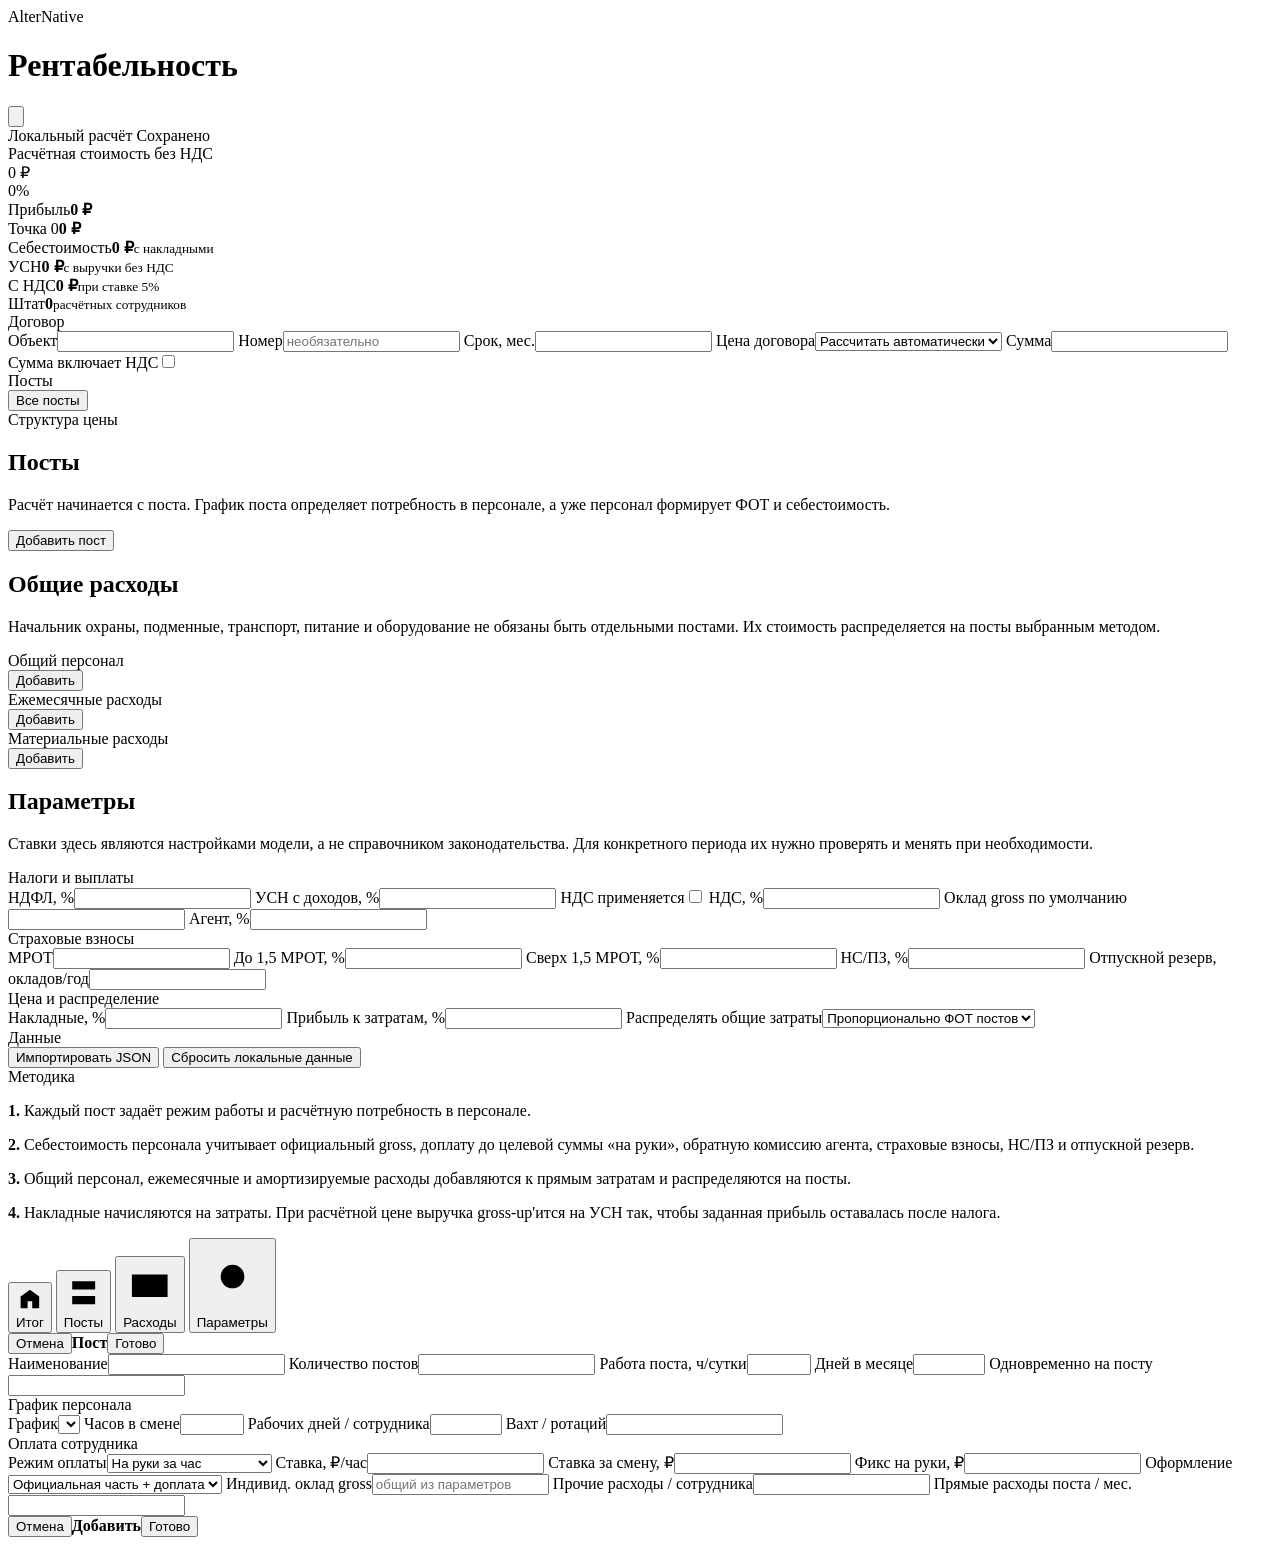
==== index.html @ d89fc72c "Deploy AlterNative contract profitability PWA" ====
<!doctype html>
<html lang="ru">
<head>
  <meta charset="utf-8" />
  <meta name="viewport" content="width=device-width,initial-scale=1,viewport-fit=cover" />
  <meta name="theme-color" content="#f5f5f7" media="(prefers-color-scheme: light)" />
  <meta name="theme-color" content="#000000" media="(prefers-color-scheme: dark)" />
  <meta name="apple-mobile-web-app-capable" content="yes" />
  <meta name="apple-mobile-web-app-status-bar-style" content="black-translucent" />
  <meta name="apple-mobile-web-app-title" content="Рентабельность" />
  <meta name="format-detection" content="telephone=no" />
  <title>AlterNative — Рентабельность договора</title>
  <link rel="manifest" href="./manifest.webmanifest" />
  <link rel="apple-touch-icon" href="./icons/icon-180.png" />
  <link rel="icon" href="./icons/icon-192.png" />
  <link rel="stylesheet" href="./styles.css" />
</head>
<body>
  <div class="app-shell">
    <header class="topbar glass">
      <div>
        <div class="eyebrow">AlterNative</div>
        <h1 id="screenTitle">Рентабельность</h1>
      </div>
      <button class="icon-button" id="btnExport" aria-label="Экспорт данных" title="Экспорт JSON">
        <svg viewBox="0 0 24 24" aria-hidden="true"><path d="M12 3v11m0-11 4 4m-4-4L8 7M5 12v7h14v-7"/></svg>
      </button>
    </header>

    <main id="mainContent">
      <section class="screen active" data-screen="summary">
        <div class="content">
          <div class="status-row">
            <span class="status-dot" id="offlineDot"></span>
            <span id="offlineLabel">Локальный расчёт</span>
            <span class="spacer"></span>
            <span class="muted" id="saveStateLabel">Сохранено</span>
          </div>

          <section class="hero-card glass-strong">
            <div class="hero-top">
              <div>
                <div class="caption">Расчётная стоимость без НДС</div>
                <div class="hero-value" id="heroRevenue">0 ₽</div>
              </div>
              <div class="profit-pill" id="profitPill">0%</div>
            </div>
            <div class="hero-bottom">
              <div><span>Прибыль</span><strong id="heroProfit">0 ₽</strong></div>
              <div><span>Точка 0</span><strong id="heroBreakEven">0 ₽</strong></div>
            </div>
          </section>

          <div class="kpi-grid">
            <article class="kpi-card"><span>Себестоимость</span><strong id="kpiCost">0 ₽</strong><small>с накладными</small></article>
            <article class="kpi-card"><span>УСН</span><strong id="kpiUsn">0 ₽</strong><small>с выручки без НДС</small></article>
            <article class="kpi-card"><span>С НДС</span><strong id="kpiWithVat">0 ₽</strong><small id="vatHint">при ставке 5%</small></article>
            <article class="kpi-card"><span>Штат</span><strong id="kpiHeadcount">0</strong><small>расчётных сотрудников</small></article>
          </div>

          <section class="group">
            <div class="group-title">Договор</div>
            <div class="form-card grouped">
              <label class="field-row"><span>Объект</span><input id="contractName" type="text" autocomplete="off" /></label>
              <label class="field-row"><span>Номер</span><input id="contractNumber" type="text" autocomplete="off" placeholder="необязательно" /></label>
              <label class="field-row"><span>Срок, мес.</span><input id="contractMonths" type="number" min="1" step="1" inputmode="decimal" /></label>
              <label class="field-row"><span>Цена договора</span><select id="priceMode"><option value="calculated">Рассчитать автоматически</option><option value="manual">Задать вручную</option></select></label>
              <label class="field-row manual-price-row hidden"><span>Сумма</span><input id="manualPrice" type="number" min="0" step="1000" inputmode="decimal" /></label>
              <label class="field-row manual-price-row hidden"><span>Сумма включает НДС</span><input class="ios-switch" id="manualIncludesVat" type="checkbox" /></label>
            </div>
          </section>

          <section class="group">
            <div class="group-head"><div class="group-title">Посты</div><button class="text-button" data-nav="posts">Все посты</button></div>
            <div id="summaryPosts" class="stack"></div>
          </section>

          <section class="group">
            <div class="group-title">Структура цены</div>
            <div class="form-card breakdown" id="priceBreakdown"></div>
          </section>
        </div>
      </section>

      <section class="screen" data-screen="posts">
        <div class="content">
          <div class="section-intro">
            <h2>Посты</h2>
            <p>Расчёт начинается с поста. График поста определяет потребность в персонале, а уже персонал формирует ФОТ и себестоимость.</p>
          </div>
          <div id="postsList" class="stack"></div>
          <button class="primary-button" id="btnAddPost">Добавить пост</button>
        </div>
      </section>

      <section class="screen" data-screen="costs">
        <div class="content">
          <div class="section-intro"><h2>Общие расходы</h2><p>Начальник охраны, подменные, транспорт, питание и оборудование не обязаны быть отдельными постами. Их стоимость распределяется на посты выбранным методом.</p></div>

          <section class="group">
            <div class="group-head"><div class="group-title">Общий персонал</div><button class="text-button" id="btnAddSharedStaff">Добавить</button></div>
            <div id="sharedStaffList" class="stack"></div>
          </section>

          <section class="group">
            <div class="group-head"><div class="group-title">Ежемесячные расходы</div><button class="text-button" id="btnAddMonthlyExpense">Добавить</button></div>
            <div id="monthlyExpenseList" class="stack"></div>
          </section>

          <section class="group">
            <div class="group-head"><div class="group-title">Материальные расходы</div><button class="text-button" id="btnAddMaterial">Добавить</button></div>
            <div id="materialsList" class="stack"></div>
          </section>
        </div>
      </section>

      <section class="screen" data-screen="settings">
        <div class="content">
          <div class="section-intro"><h2>Параметры</h2><p>Ставки здесь являются настройками модели, а не справочником законодательства. Для конкретного периода их нужно проверять и менять при необходимости.</p></div>

          <section class="group"><div class="group-title">Налоги и выплаты</div><div class="form-card grouped">
            <label class="field-row"><span>НДФЛ, %</span><input data-setting="ndfl" type="number" step="0.1" inputmode="decimal" /></label>
            <label class="field-row"><span>УСН с доходов, %</span><input data-setting="usn" type="number" step="0.1" inputmode="decimal" /></label>
            <label class="field-row"><span>НДС применяется</span><input class="ios-switch" data-setting-check="vatEnabled" type="checkbox" /></label>
            <label class="field-row"><span>НДС, %</span><input data-setting="vat" type="number" step="0.1" inputmode="decimal" /></label>
            <label class="field-row"><span>Оклад gross по умолчанию</span><input data-setting="salaryGrossBase" type="number" step="1000" inputmode="decimal" /></label>
            <label class="field-row"><span>Агент, %</span><input data-setting="agentPercent" type="number" step="0.1" inputmode="decimal" /></label>
          </div></section>

          <section class="group"><div class="group-title">Страховые взносы</div><div class="form-card grouped">
            <label class="field-row"><span>МРОТ</span><input data-setting="mrot" type="number" step="1" inputmode="decimal" /></label>
            <label class="field-row"><span>До 1,5 МРОТ, %</span><input data-setting="insuranceBase" type="number" step="0.1" inputmode="decimal" /></label>
            <label class="field-row"><span>Сверх 1,5 МРОТ, %</span><input data-setting="insuranceAbove" type="number" step="0.1" inputmode="decimal" /></label>
            <label class="field-row"><span>НС/ПЗ, %</span><input data-setting="accident" type="number" step="0.01" inputmode="decimal" /></label>
            <label class="field-row"><span>Отпускной резерв, окладов/год</span><input data-setting="vacationSalaryPart" type="number" step="0.1" inputmode="decimal" /></label>
          </div></section>

          <section class="group"><div class="group-title">Цена и распределение</div><div class="form-card grouped">
            <label class="field-row"><span>Накладные, %</span><input data-setting="overhead" type="number" step="0.1" inputmode="decimal" /></label>
            <label class="field-row"><span>Прибыль к затратам, %</span><input data-setting="profitMarkup" type="number" step="0.1" inputmode="decimal" /></label>
            <label class="field-row"><span>Распределять общие затраты</span><select id="allocationMethod"><option value="payroll">Пропорционально ФОТ постов</option><option value="posts">По количеству постов</option><option value="hours">По часам работы</option></select></label>
          </div></section>

          <section class="group"><div class="group-title">Данные</div><div class="button-stack">
            <button class="secondary-button" id="btnImport">Импортировать JSON</button>
            <input id="importFile" type="file" accept="application/json" hidden />
            <button class="danger-button" id="btnReset">Сбросить локальные данные</button>
          </div></section>

          <section class="group"><div class="group-title">Методика</div><div class="form-card note-card">
            <p><b>1.</b> Каждый пост задаёт режим работы и расчётную потребность в персонале.</p>
            <p><b>2.</b> Себестоимость персонала учитывает официальный gross, доплату до целевой суммы «на руки», обратную комиссию агента, страховые взносы, НС/ПЗ и отпускной резерв.</p>
            <p><b>3.</b> Общий персонал, ежемесячные и амортизируемые расходы добавляются к прямым затратам и распределяются на посты.</p>
            <p><b>4.</b> Накладные начисляются на затраты. При расчётной цене выручка gross-up'ится на УСН так, чтобы заданная прибыль оставалась после налога.</p>
          </div></section>
        </div>
      </section>
    </main>

    <nav class="tabbar glass" aria-label="Разделы">
      <button class="tab active" data-nav="summary"><svg viewBox="0 0 24 24"><path d="M4 20V10l8-6 8 6v10h-6v-6h-4v6z"/></svg><span>Итог</span></button>
      <button class="tab" data-nav="posts"><svg viewBox="0 0 24 24"><path d="M5 5h14v5H5zM5 14h14v5H5z"/></svg><span>Посты</span></button>
      <button class="tab" data-nav="costs"><svg viewBox="0 0 24 24"><path d="M4 7h16v10H4zM8 4v3m8-3v3M8 17v3m8-3v3"/></svg><span>Расходы</span></button>
      <button class="tab" data-nav="settings"><svg viewBox="0 0 24 24"><path d="M12 8a4 4 0 1 0 0 8 4 4 0 0 0 0-8zm0-5v3m0 12v3M3 12h3m12 0h3M5.6 5.6l2.1 2.1m8.6 8.6 2.1 2.1m0-12.8-2.1 2.1m-8.6 8.6-2.1 2.1"/></svg><span>Параметры</span></button>
    </nav>
  </div>

  <div class="sheet-backdrop" id="sheetBackdrop" hidden></div>
  <section class="bottom-sheet" id="postSheet" aria-hidden="true">
    <div class="sheet-handle"></div>
    <div class="sheet-header"><button class="sheet-action" id="btnCancelPost">Отмена</button><strong id="postSheetTitle">Пост</strong><button class="sheet-action primary" id="btnSavePost">Готово</button></div>
    <div class="sheet-body">
      <div class="form-card grouped">
        <label class="field-row"><span>Наименование</span><input id="postName" type="text" /></label>
        <label class="field-row"><span>Количество постов</span><input id="postQuantity" type="number" min="0.1" step="0.1" inputmode="decimal" /></label>
        <label class="field-row"><span>Работа поста, ч/сутки</span><input id="postCoverageHours" type="number" min="1" max="24" step="0.5" inputmode="decimal" /></label>
        <label class="field-row"><span>Дней в месяце</span><input id="postDaysPerMonth" type="number" min="1" max="31" step="0.01" inputmode="decimal" /></label>
        <label class="field-row"><span>Одновременно на посту</span><input id="postSimultaneous" type="number" min="0.1" step="0.1" inputmode="decimal" /></label>
      </div>

      <div class="sheet-section-title">График персонала</div>
      <div class="form-card grouped">
        <label class="field-row"><span>График</span><select id="postSchedule"></select></label>
        <label class="field-row"><span>Часов в смене</span><input id="postShiftHours" type="number" min="1" max="24" step="0.5" inputmode="decimal" /></label>
        <label class="field-row"><span>Рабочих дней / сотрудника</span><input id="postEmployeeDays" type="number" min="0" max="31" step="0.01" inputmode="decimal" /></label>
        <label class="field-row"><span>Вахт / ротаций</span><input id="postRotations" type="number" min="0.1" step="0.1" inputmode="decimal" /></label>
      </div>
      <div class="live-calc" id="postStaffPreview"></div>

      <div class="sheet-section-title">Оплата сотрудника</div>
      <div class="form-card grouped">
        <label class="field-row"><span>Режим оплаты</span><select id="postWageMode"><option value="hourly">На руки за час</option><option value="daily">На руки за смену/сутки</option><option value="fixed">Фикс на руки / месяц</option></select></label>
        <label class="field-row wage hourly"><span>Ставка, ₽/час</span><input id="postHourlyNet" type="number" min="0" step="10" inputmode="decimal" /></label>
        <label class="field-row wage daily hidden"><span>Ставка за смену, ₽</span><input id="postDailyNet" type="number" min="0" step="100" inputmode="decimal" /></label>
        <label class="field-row wage fixed hidden"><span>Фикс на руки, ₽</span><input id="postFixedNet" type="number" min="0" step="1000" inputmode="decimal" /></label>
        <label class="field-row"><span>Оформление</span><select id="postEmployment"><option value="partial">Официальная часть + доплата</option><option value="white">Полностью белая зарплата</option><option value="none">Без официальной части</option></select></label>
        <label class="field-row"><span>Индивид. оклад gross</span><input id="postCustomGross" type="number" min="0" step="1000" inputmode="decimal" placeholder="общий из параметров" /></label>
        <label class="field-row"><span>Прочие расходы / сотрудника</span><input id="postMiscPerEmployee" type="number" min="0" step="100" inputmode="decimal" /></label>
        <label class="field-row"><span>Прямые расходы поста / мес.</span><input id="postDirectExpense" type="number" min="0" step="100" inputmode="decimal" /></label>
      </div>
    </div>
  </section>

  <section class="bottom-sheet compact" id="genericSheet" aria-hidden="true">
    <div class="sheet-handle"></div>
    <div class="sheet-header"><button class="sheet-action" id="btnCancelGeneric">Отмена</button><strong id="genericTitle">Добавить</strong><button class="sheet-action primary" id="btnSaveGeneric">Готово</button></div>
    <div class="sheet-body" id="genericBody"></div>
  </section>

  <div class="toast" id="toast" role="status" aria-live="polite"></div>
  <script src="./app.js"></script>
</body>
</html>
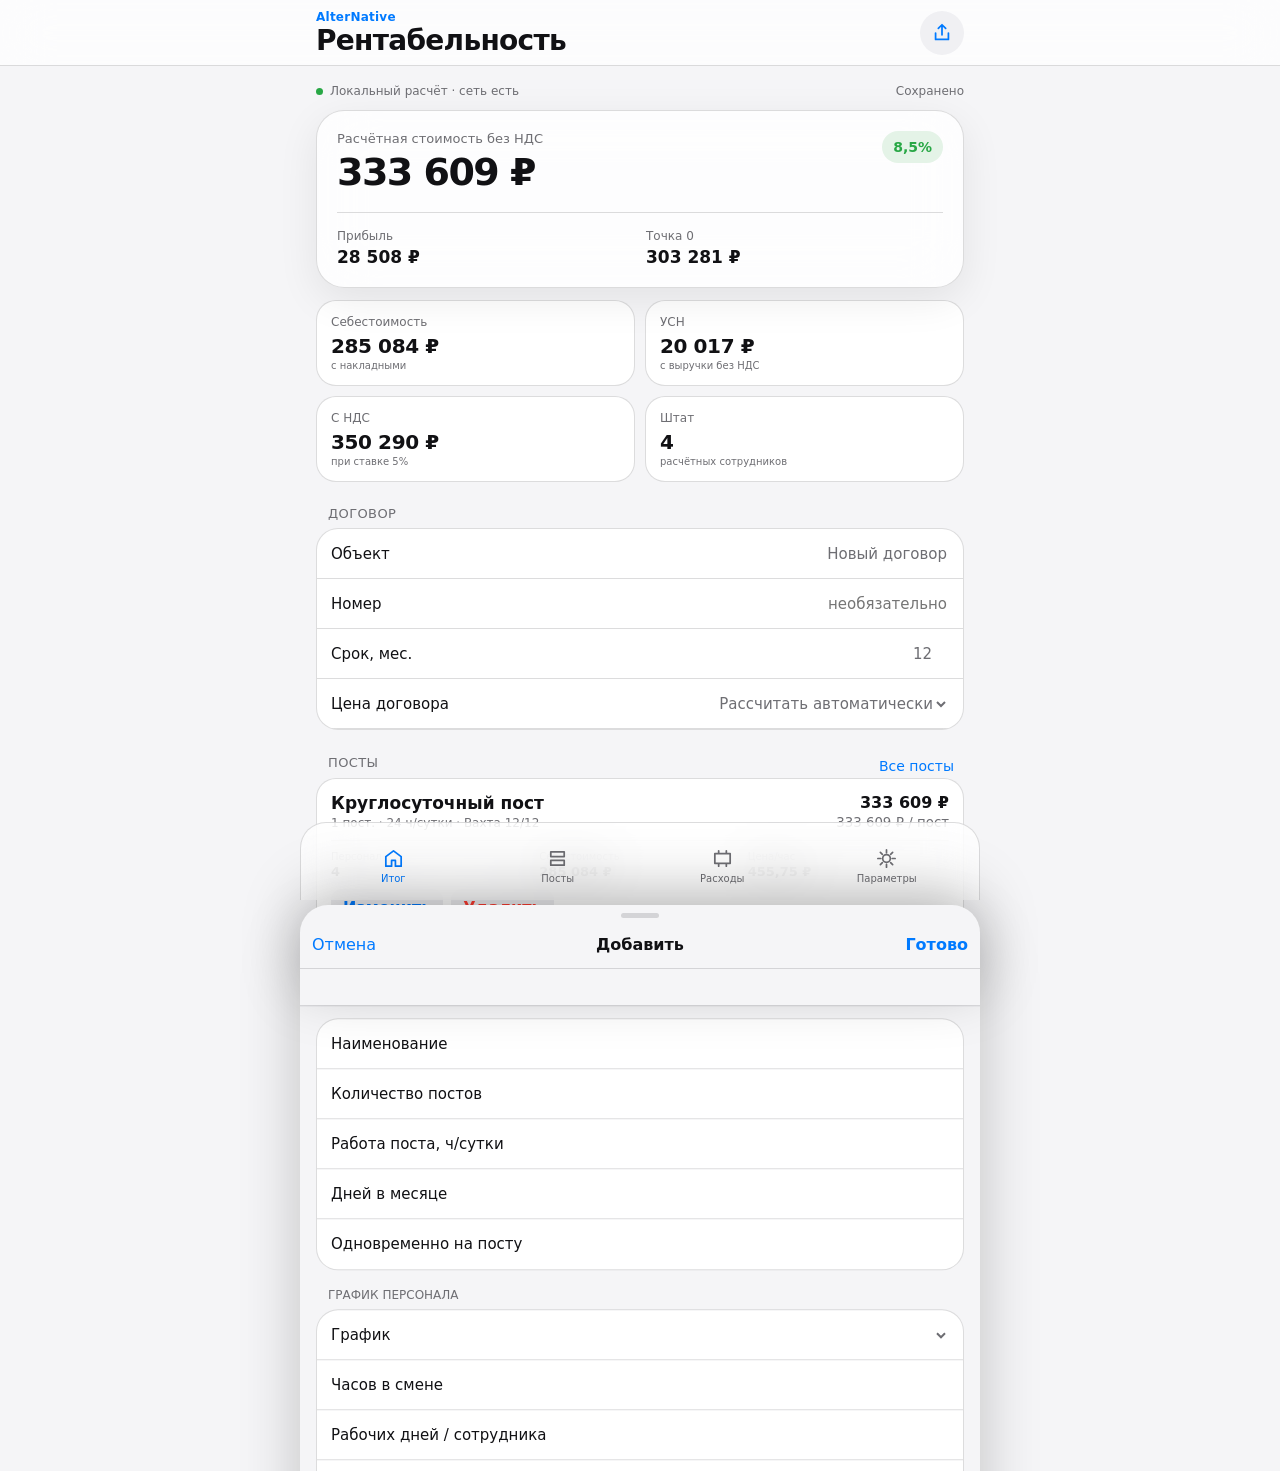
==== commit 2611a32c: "Remove duplicate screen headings" ====
--- a/index.html
+++ b/index.html
@@ -85,7 +85,6 @@
       <section class="screen" data-screen="posts">
         <div class="content">
           <div class="section-intro">
-            <h2>Посты</h2>
             <p>Расчёт начинается с поста. График поста определяет потребность в персонале, а уже персонал формирует ФОТ и себестоимость.</p>
           </div>
           <div id="postsList" class="stack"></div>
@@ -95,7 +94,7 @@
 
       <section class="screen" data-screen="costs">
         <div class="content">
-          <div class="section-intro"><h2>Общие расходы</h2><p>Начальник охраны, подменные, транспорт, питание и оборудование не обязаны быть отдельными постами. Их стоимость распределяется на посты выбранным методом.</p></div>
+          <div class="section-intro"><p>Начальник охраны, подменные, транспорт, питание и оборудование не обязаны быть отдельными постами. Их стоимость распределяется на посты выбранным методом.</p></div>
 
           <section class="group">
             <div class="group-head"><div class="group-title">Общий персонал</div><button class="text-button" id="btnAddSharedStaff">Добавить</button></div>
@@ -116,7 +115,7 @@
 
       <section class="screen" data-screen="settings">
         <div class="content">
-          <div class="section-intro"><h2>Параметры</h2><p>Ставки здесь являются настройками модели, а не справочником законодательства. Для конкретного периода их нужно проверять и менять при необходимости.</p></div>
+          <div class="section-intro"><p>Ставки здесь являются настройками модели, а не справочником законодательства. Для конкретного периода их нужно проверять и менять при необходимости.</p></div>
 
           <section class="group"><div class="group-title">Налоги и выплаты</div><div class="form-card grouped">
             <label class="field-row"><span>НДФЛ, %</span><input data-setting="ndfl" type="number" step="0.1" inputmode="decimal" /></label>
--- a/styles.css
+++ b/styles.css
@@ -0,0 +1,41 @@
+:root{
+  color-scheme:light dark;
+  --bg:#f5f5f7;--surface:rgba(255,255,255,.82);--surface-solid:#fff;--surface-2:#f0f0f3;
+  --text:#111114;--secondary:#6e6e73;--separator:rgba(60,60,67,.18);--accent:#007aff;
+  --green:#28a745;--red:#ff3b30;--orange:#ff9500;--shadow:0 12px 40px rgba(0,0,0,.08);
+  --radius:22px;--tabbar-height:78px;
+}
+@media(prefers-color-scheme:dark){:root{--bg:#000;--surface:rgba(28,28,30,.82);--surface-solid:#1c1c1e;--surface-2:#2c2c2e;--text:#f5f5f7;--secondary:#98989d;--separator:rgba(84,84,88,.55);--shadow:0 12px 40px rgba(0,0,0,.35)}}
+*{box-sizing:border-box;-webkit-tap-highlight-color:transparent}
+html,body{margin:0;min-height:100%;background:var(--bg);color:var(--text);font-family:-apple-system,BlinkMacSystemFont,"SF Pro Text","SF Pro Display",system-ui,sans-serif}
+body{overscroll-behavior-y:none}
+button,input,select{font:inherit;color:inherit}
+button{cursor:pointer}
+.app-shell{min-height:100dvh;padding-bottom:calc(var(--tabbar-height) + env(safe-area-inset-bottom))}
+.topbar{position:sticky;top:0;z-index:20;padding:calc(10px + env(safe-area-inset-top)) 18px 10px;display:flex;align-items:flex-end;justify-content:space-between;border-bottom:1px solid var(--separator)}
+.glass{background:color-mix(in srgb,var(--surface) 88%,transparent);backdrop-filter:saturate(180%) blur(24px);-webkit-backdrop-filter:saturate(180%) blur(24px)}
+.glass-strong{background:color-mix(in srgb,var(--surface-solid) 82%,transparent);backdrop-filter:blur(28px);-webkit-backdrop-filter:blur(28px)}
+.eyebrow{font-size:12px;color:var(--accent);font-weight:700;letter-spacing:.02em}
+h1{font-size:28px;line-height:1.05;margin:2px 0 0;letter-spacing:-.025em}
+h2{font-size:30px;margin:0 0 6px;letter-spacing:-.025em}
+.icon-button{width:44px;height:44px;border:0;border-radius:50%;display:grid;place-items:center;background:var(--surface-2);color:var(--accent)}
+.icon-button svg{width:22px;height:22px;fill:none;stroke:currentColor;stroke-width:1.9;stroke-linecap:round;stroke-linejoin:round}
+.screen{display:none}.screen.active{display:block}.content{max-width:680px;margin:0 auto;padding:18px 16px 28px}
+.status-row{display:flex;align-items:center;gap:7px;color:var(--secondary);font-size:12px;margin-bottom:12px}.status-dot{width:7px;height:7px;border-radius:50%;background:var(--green)}.spacer{flex:1}.muted{color:var(--secondary)}
+.hero-card{border:1px solid var(--separator);border-radius:28px;padding:20px;box-shadow:var(--shadow)}.hero-top{display:flex;justify-content:space-between;align-items:flex-start;gap:12px}.caption{font-size:13px;color:var(--secondary)}.hero-value{font-size:38px;font-weight:750;letter-spacing:-.04em;margin-top:4px}.profit-pill{padding:8px 11px;border-radius:999px;background:rgba(40,167,69,.12);color:var(--green);font-weight:700;font-size:14px}.profit-pill.bad{background:rgba(255,59,48,.12);color:var(--red)}.hero-bottom{display:grid;grid-template-columns:1fr 1fr;gap:12px;margin-top:18px;padding-top:16px;border-top:1px solid var(--separator)}.hero-bottom div{display:flex;flex-direction:column;gap:4px}.hero-bottom span{font-size:12px;color:var(--secondary)}.hero-bottom strong{font-size:17px}
+.kpi-grid{display:grid;grid-template-columns:1fr 1fr;gap:10px;margin-top:12px}.kpi-card{min-width:0;background:var(--surface-solid);border:1px solid var(--separator);border-radius:20px;padding:14px}.kpi-card span,.kpi-card small{display:block;color:var(--secondary)}.kpi-card span{font-size:12px}.kpi-card strong{display:block;font-size:20px;letter-spacing:-.02em;margin:5px 0 2px}.kpi-card small{font-size:10px}
+.group{margin-top:24px}.group-title{font-size:13px;text-transform:uppercase;letter-spacing:.03em;color:var(--secondary);padding:0 12px 7px}.group-head{display:flex;align-items:center;justify-content:space-between}.text-button{border:0;background:transparent;color:var(--accent);padding:4px 10px;font-size:14px}
+.form-card{background:var(--surface-solid);border:1px solid var(--separator);border-radius:var(--radius);overflow:hidden}.grouped .field-row{min-height:50px;padding:8px 14px;display:flex;align-items:center;gap:14px;border-bottom:1px solid var(--separator)}.grouped .field-row:last-child{border-bottom:0}.field-row>span{font-size:15px;flex:1}.field-row input:not(.ios-switch),.field-row select{width:min(52%,260px);border:0;background:transparent;text-align:right;outline:none;color:var(--secondary);font-size:15px}.field-row select{appearance:auto}.hidden{display:none!important}
+.ios-switch{appearance:none;width:51px;height:31px;border-radius:999px;background:#d1d1d6;position:relative;transition:.2s;border:0;flex:0 0 auto}.ios-switch:before{content:"";position:absolute;width:27px;height:27px;top:2px;left:2px;border-radius:50%;background:#fff;box-shadow:0 1px 4px rgba(0,0,0,.28);transition:.2s}.ios-switch:checked{background:#34c759}.ios-switch:checked:before{transform:translateX(20px)}
+.stack{display:flex;flex-direction:column;gap:10px}.post-card,.list-card{background:var(--surface-solid);border:1px solid var(--separator);border-radius:20px;padding:14px}.post-card{display:grid;grid-template-columns:1fr auto;gap:10px}.post-card .name{font-size:17px;font-weight:650}.post-card .sub{font-size:12px;color:var(--secondary);margin-top:3px}.post-card .money{text-align:right;font-weight:700}.post-card .money small{display:block;color:var(--secondary);font-weight:400;margin-top:3px}.post-stats{grid-column:1/-1;display:grid;grid-template-columns:repeat(3,1fr);gap:7px;padding-top:10px;border-top:1px solid var(--separator)}.post-stats div{min-width:0}.post-stats span{display:block;font-size:10px;color:var(--secondary)}.post-stats strong{display:block;font-size:13px;margin-top:2px}.card-actions{grid-column:1/-1;display:flex;gap:8px}.mini-button{height:36px;border:0;border-radius:11px;padding:0 12px;background:var(--surface-2);color:var(--accent);font-weight:600}.mini-button.danger{color:var(--red)}
+.section-intro{padding:8px 4px 2px}.section-intro p{color:var(--secondary);font-size:14px;line-height:1.45;margin:0}
+.primary-button,.secondary-button,.danger-button{width:100%;min-height:50px;border-radius:16px;border:0;font-weight:650;font-size:16px;margin-top:12px}.primary-button{background:var(--accent);color:#fff}.secondary-button{background:var(--surface-solid);border:1px solid var(--separator);color:var(--accent)}.danger-button{background:var(--surface-solid);border:1px solid var(--separator);color:var(--red)}.button-stack{display:flex;flex-direction:column;gap:0}
+.list-card .list-head{display:flex;align-items:flex-start;justify-content:space-between;gap:12px}.list-card .list-title{font-weight:650}.list-card .list-sub{font-size:12px;color:var(--secondary);margin-top:4px}.list-card .list-value{font-weight:700;white-space:nowrap}.list-card .list-actions{display:flex;gap:6px;margin-top:12px}
+.breakdown{padding:4px 14px}.breakdown-row{display:flex;justify-content:space-between;gap:20px;padding:10px 0;border-bottom:1px solid var(--separator);font-size:14px}.breakdown-row:last-child{border-bottom:0}.breakdown-row span{color:var(--secondary)}.breakdown-row.total{font-weight:700}.breakdown-row.total span{color:var(--text)}
+.note-card{padding:14px}.note-card p{margin:0 0 10px;font-size:13px;line-height:1.45;color:var(--secondary)}.note-card p:last-child{margin-bottom:0}.note-card b{color:var(--text)}
+.tabbar{position:fixed;z-index:30;left:0;right:0;bottom:0;height:calc(var(--tabbar-height) + env(safe-area-inset-bottom));padding:7px max(10px,env(safe-area-inset-left)) env(safe-area-inset-bottom) max(10px,env(safe-area-inset-right));display:grid;grid-template-columns:repeat(4,1fr);border-top:1px solid var(--separator)}.tab{border:0;background:transparent;color:var(--secondary);display:flex;flex-direction:column;align-items:center;justify-content:center;gap:3px;min-height:58px;font-size:10px}.tab svg{width:23px;height:23px;fill:none;stroke:currentColor;stroke-width:1.8;stroke-linecap:round;stroke-linejoin:round}.tab.active{color:var(--accent)}
+.sheet-backdrop{position:fixed;inset:0;z-index:50;background:rgba(0,0,0,.28);backdrop-filter:blur(2px);-webkit-backdrop-filter:blur(2px)}.bottom-sheet{position:fixed;z-index:60;left:50%;bottom:0;transform:translate(-50%,105%);width:min(100%,680px);max-height:94dvh;background:var(--bg);border-radius:28px 28px 0 0;box-shadow:0 -16px 60px rgba(0,0,0,.22);transition:transform .28s cubic-bezier(.2,.8,.2,1);padding-bottom:env(safe-area-inset-bottom);overflow:hidden}.bottom-sheet.open{transform:translate(-50%,0)}.bottom-sheet.compact{max-height:78dvh}.sheet-handle{width:38px;height:5px;border-radius:99px;background:var(--separator);margin:8px auto 3px}.sheet-header{height:48px;display:grid;grid-template-columns:90px 1fr 90px;align-items:center;border-bottom:1px solid var(--separator);padding:0 6px}.sheet-header strong{text-align:center}.sheet-action{border:0;background:transparent;color:var(--accent);height:44px}.sheet-action:first-child{text-align:left}.sheet-action:last-child{text-align:right}.sheet-action.primary{font-weight:700}.sheet-body{overflow:auto;max-height:calc(94dvh - 64px);padding:12px 16px 24px}.sheet-section-title{font-size:12px;text-transform:uppercase;color:var(--secondary);padding:18px 12px 7px}.live-calc{background:rgba(0,122,255,.08);border:1px solid rgba(0,122,255,.18);color:var(--accent);border-radius:16px;padding:12px 14px;margin-top:10px;font-size:13px;line-height:1.4}
+.toast{position:fixed;z-index:100;left:50%;bottom:calc(var(--tabbar-height) + env(safe-area-inset-bottom) + 16px);transform:translate(-50%,20px);opacity:0;pointer-events:none;background:rgba(30,30,30,.9);color:#fff;padding:10px 14px;border-radius:999px;font-size:13px;transition:.2s;white-space:nowrap;max-width:90vw;overflow:hidden;text-overflow:ellipsis}.toast.show{opacity:1;transform:translate(-50%,0)}
+.warning{color:var(--orange)!important}.bad-text{color:var(--red)!important}.good-text{color:var(--green)!important}
+@media(min-width:700px){.topbar{padding-left:calc((100% - 680px)/2 + 16px);padding-right:calc((100% - 680px)/2 + 16px)}.tabbar{left:50%;right:auto;width:680px;transform:translateX(-50%);border:1px solid var(--separator);border-bottom:0;border-radius:26px 26px 0 0}}
+@media(prefers-reduced-motion:reduce){*{scroll-behavior:auto!important;transition:none!important;animation:none!important}}
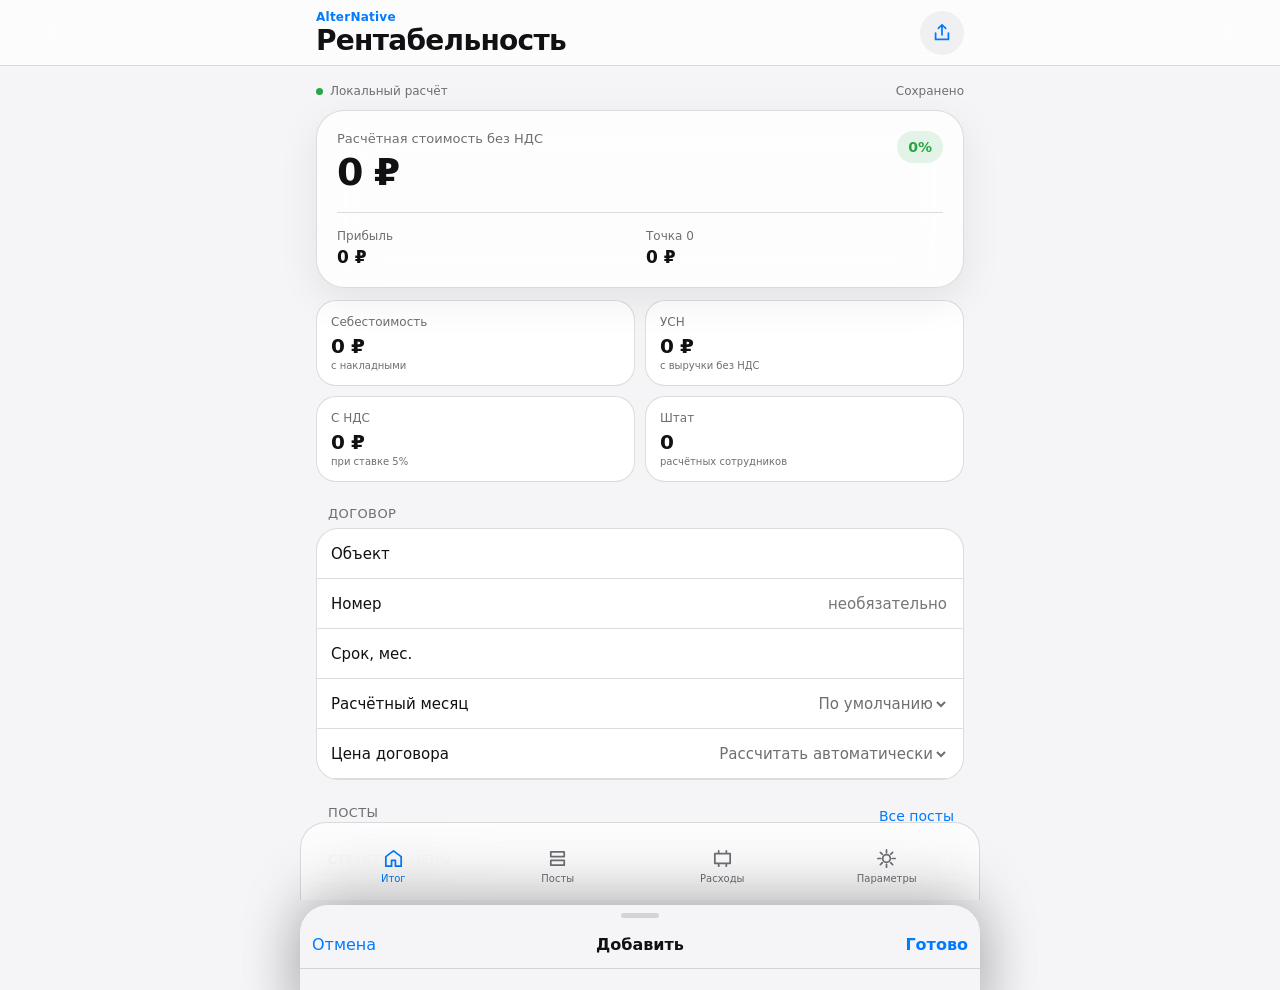
==== commit ced551fb: "Redesign post editor and contract month settings" ====
--- a/index.html
+++ b/index.html
@@ -10,10 +10,10 @@
   <meta name="apple-mobile-web-app-title" content="Рентабельность" />
   <meta name="format-detection" content="telephone=no" />
   <title>AlterNative — Рентабельность договора</title>
-  <link rel="manifest" href="./manifest.webmanifest" />
+  <link rel="manifest" href="./manifest.webmanifest?v=103" />
   <link rel="apple-touch-icon" href="./icons/icon-180.png" />
   <link rel="icon" href="./icons/icon-192.png" />
-  <link rel="stylesheet" href="./styles.css" />
+  <link rel="stylesheet" href="./styles.css?v=103" />
 </head>
 <body>
   <div class="app-shell">
@@ -64,6 +64,8 @@
               <label class="field-row"><span>Объект</span><input id="contractName" type="text" autocomplete="off" /></label>
               <label class="field-row"><span>Номер</span><input id="contractNumber" type="text" autocomplete="off" placeholder="необязательно" /></label>
               <label class="field-row"><span>Срок, мес.</span><input id="contractMonths" type="number" min="1" step="1" inputmode="decimal" /></label>
+              <label class="field-row"><span>Расчётный месяц</span><select id="contractDaysMode"><option value="default">По умолчанию</option><option value="custom">Для этого договора</option></select></label>
+              <label class="field-row contract-days-row hidden"><span>Дней в месяце</span><input id="contractDaysOverride" type="number" min="1" max="31" step="0.01" inputmode="decimal" /></label>
               <label class="field-row"><span>Цена договора</span><select id="priceMode"><option value="calculated">Рассчитать автоматически</option><option value="manual">Задать вручную</option></select></label>
               <label class="field-row manual-price-row hidden"><span>Сумма</span><input id="manualPrice" type="number" min="0" step="1000" inputmode="decimal" /></label>
               <label class="field-row manual-price-row hidden"><span>Сумма включает НДС</span><input class="ios-switch" id="manualIncludesVat" type="checkbox" /></label>
@@ -84,9 +86,7 @@
 
       <section class="screen" data-screen="posts">
         <div class="content">
-          <div class="section-intro">
-            <p>Расчёт начинается с поста. График поста определяет потребность в персонале, а уже персонал формирует ФОТ и себестоимость.</p>
-          </div>
+          <div class="section-intro"><p>Расчёт начинается с поста. График поста определяет потребность в персонале, а уже персонал формирует ФОТ и себестоимость.</p></div>
           <div id="postsList" class="stack"></div>
           <button class="primary-button" id="btnAddPost">Добавить пост</button>
         </div>
@@ -135,6 +135,7 @@
           </div></section>
 
           <section class="group"><div class="group-title">Цена и распределение</div><div class="form-card grouped">
+            <label class="field-row"><span>Дней в расчётном месяце</span><input data-setting="daysPerMonth" type="number" min="1" max="31" step="0.01" inputmode="decimal" /></label>
             <label class="field-row"><span>Накладные, %</span><input data-setting="overhead" type="number" step="0.1" inputmode="decimal" /></label>
             <label class="field-row"><span>Прибыль к затратам, %</span><input data-setting="profitMarkup" type="number" step="0.1" inputmode="decimal" /></label>
             <label class="field-row"><span>Распределять общие затраты</span><select id="allocationMethod"><option value="payroll">Пропорционально ФОТ постов</option><option value="posts">По количеству постов</option><option value="hours">По часам работы</option></select></label>
@@ -170,30 +171,40 @@
     <div class="sheet-header"><button class="sheet-action" id="btnCancelPost">Отмена</button><strong id="postSheetTitle">Пост</strong><button class="sheet-action primary" id="btnSavePost">Готово</button></div>
     <div class="sheet-body">
       <div class="form-card grouped">
-        <label class="field-row"><span>Наименование</span><input id="postName" type="text" /></label>
-        <label class="field-row"><span>Количество постов</span><input id="postQuantity" type="number" min="0.1" step="0.1" inputmode="decimal" /></label>
-        <label class="field-row"><span>Работа поста, ч/сутки</span><input id="postCoverageHours" type="number" min="1" max="24" step="0.5" inputmode="decimal" /></label>
-        <label class="field-row"><span>Дней в месяце</span><input id="postDaysPerMonth" type="number" min="1" max="31" step="0.01" inputmode="decimal" /></label>
-        <label class="field-row"><span>Одновременно на посту</span><input id="postSimultaneous" type="number" min="0.1" step="0.1" inputmode="decimal" /></label>
+        <label class="field-row"><span>Наименование поста</span><input id="postName" type="text" placeholder="Например, КПП №1" /></label>
+        <label class="field-row"><span>Режим поста</span><select id="postCoverageMode">
+          <option value="round">Круглосуточный · 24 ч</option>
+          <option value="day">Дневной · 12 ч</option>
+          <option value="night">Ночной · 12 ч</option>
+          <option value="custom">Свой режим</option>
+        </select></label>
+        <label class="field-row coverage-custom-row hidden"><span>Часов работы в сутки</span><input id="postCoverageHours" type="number" min="1" max="24" step="0.5" inputmode="decimal" /></label>
+        <label class="field-row"><span>Сотрудников на посту</span><select id="postStaffingMode"><option value="uniform">Одинаково весь пост</option><option value="split">Днём и ночью по-разному</option></select></label>
+        <label class="field-row staffing-uniform-row"><span>Одновременно</span><select id="postSimultaneous"><option>1</option><option>2</option><option>3</option><option>4</option></select></label>
+        <label class="field-row staffing-day-row hidden"><span>Днём</span><select id="postDayCount"><option>1</option><option>2</option><option>3</option><option>4</option></select></label>
+        <label class="field-row staffing-night-row hidden"><span>Ночью</span><select id="postNightCount"><option>1</option><option>2</option><option>3</option><option>4</option></select></label>
       </div>
 
       <div class="sheet-section-title">График персонала</div>
       <div class="form-card grouped">
         <label class="field-row"><span>График</span><select id="postSchedule"></select></label>
-        <label class="field-row"><span>Часов в смене</span><input id="postShiftHours" type="number" min="1" max="24" step="0.5" inputmode="decimal" /></label>
-        <label class="field-row"><span>Рабочих дней / сотрудника</span><input id="postEmployeeDays" type="number" min="0" max="31" step="0.01" inputmode="decimal" /></label>
-        <label class="field-row"><span>Вахт / ротаций</span><input id="postRotations" type="number" min="0.1" step="0.1" inputmode="decimal" /></label>
+        <label class="field-row custom-shift-row hidden"><span>Часов в смене</span><input id="postShiftHours" type="number" min="1" max="24" step="0.5" inputmode="decimal" /></label>
+        <label class="field-row"><span>Рабочих дней сотрудника</span><select id="postEmployeeDays">
+          <option value="15.25">15,25</option><option value="20.67">20,67 · 5/2</option><option value="10.17">10,17 · сутки 1/2</option><option value="7.67">7,67 · сутки 1/3</option>
+        </select></label>
+        <label class="field-row rotations-row"><span>Вахт / ротаций</span><select id="postRotations"><option value="1">1</option><option value="2">2</option></select></label>
       </div>
       <div class="live-calc" id="postStaffPreview"></div>
 
       <div class="sheet-section-title">Оплата сотрудника</div>
       <div class="form-card grouped">
-        <label class="field-row"><span>Режим оплаты</span><select id="postWageMode"><option value="hourly">На руки за час</option><option value="daily">На руки за смену/сутки</option><option value="fixed">Фикс на руки / месяц</option></select></label>
+        <label class="field-row"><span>Режим оплаты</span><select id="postWageMode"><option value="hourly">На руки за час</option><option value="shift">На руки за смену</option><option value="daily">На руки за сутки</option><option value="fixed">Фиксированно на руки / месяц</option></select></label>
         <label class="field-row wage hourly"><span>Ставка, ₽/час</span><input id="postHourlyNet" type="number" min="0" step="10" inputmode="decimal" /></label>
-        <label class="field-row wage daily hidden"><span>Ставка за смену, ₽</span><input id="postDailyNet" type="number" min="0" step="100" inputmode="decimal" /></label>
+        <label class="field-row wage shift hidden"><span>Ставка за смену, ₽</span><input id="postShiftNet" type="number" min="0" step="100" inputmode="decimal" /></label>
+        <label class="field-row wage daily hidden"><span>Ставка за сутки, ₽</span><input id="postDailyNet" type="number" min="0" step="100" inputmode="decimal" /></label>
         <label class="field-row wage fixed hidden"><span>Фикс на руки, ₽</span><input id="postFixedNet" type="number" min="0" step="1000" inputmode="decimal" /></label>
-        <label class="field-row"><span>Оформление</span><select id="postEmployment"><option value="partial">Официальная часть + доплата</option><option value="white">Полностью белая зарплата</option><option value="none">Без официальной части</option></select></label>
-        <label class="field-row"><span>Индивид. оклад gross</span><input id="postCustomGross" type="number" min="0" step="1000" inputmode="decimal" placeholder="общий из параметров" /></label>
+        <label class="field-row"><span>Оформление</span><select id="postEmployment"><option value="white">Официальная часть</option><option value="partial">Официальная часть + доплата</option><option value="none">Без официальной части</option></select></label>
+        <label class="field-row"><span>Индивидуальный оклад gross</span><input id="postCustomGross" type="number" min="0" step="1000" inputmode="decimal" placeholder="из общих параметров" /></label>
         <label class="field-row"><span>Прочие расходы / сотрудника</span><input id="postMiscPerEmployee" type="number" min="0" step="100" inputmode="decimal" /></label>
         <label class="field-row"><span>Прямые расходы поста / мес.</span><input id="postDirectExpense" type="number" min="0" step="100" inputmode="decimal" /></label>
       </div>
@@ -207,6 +218,6 @@
   </section>
 
   <div class="toast" id="toast" role="status" aria-live="polite"></div>
-  <script src="./app.js"></script>
+  <script src="./app.js?v=103"></script>
 </body>
 </html>
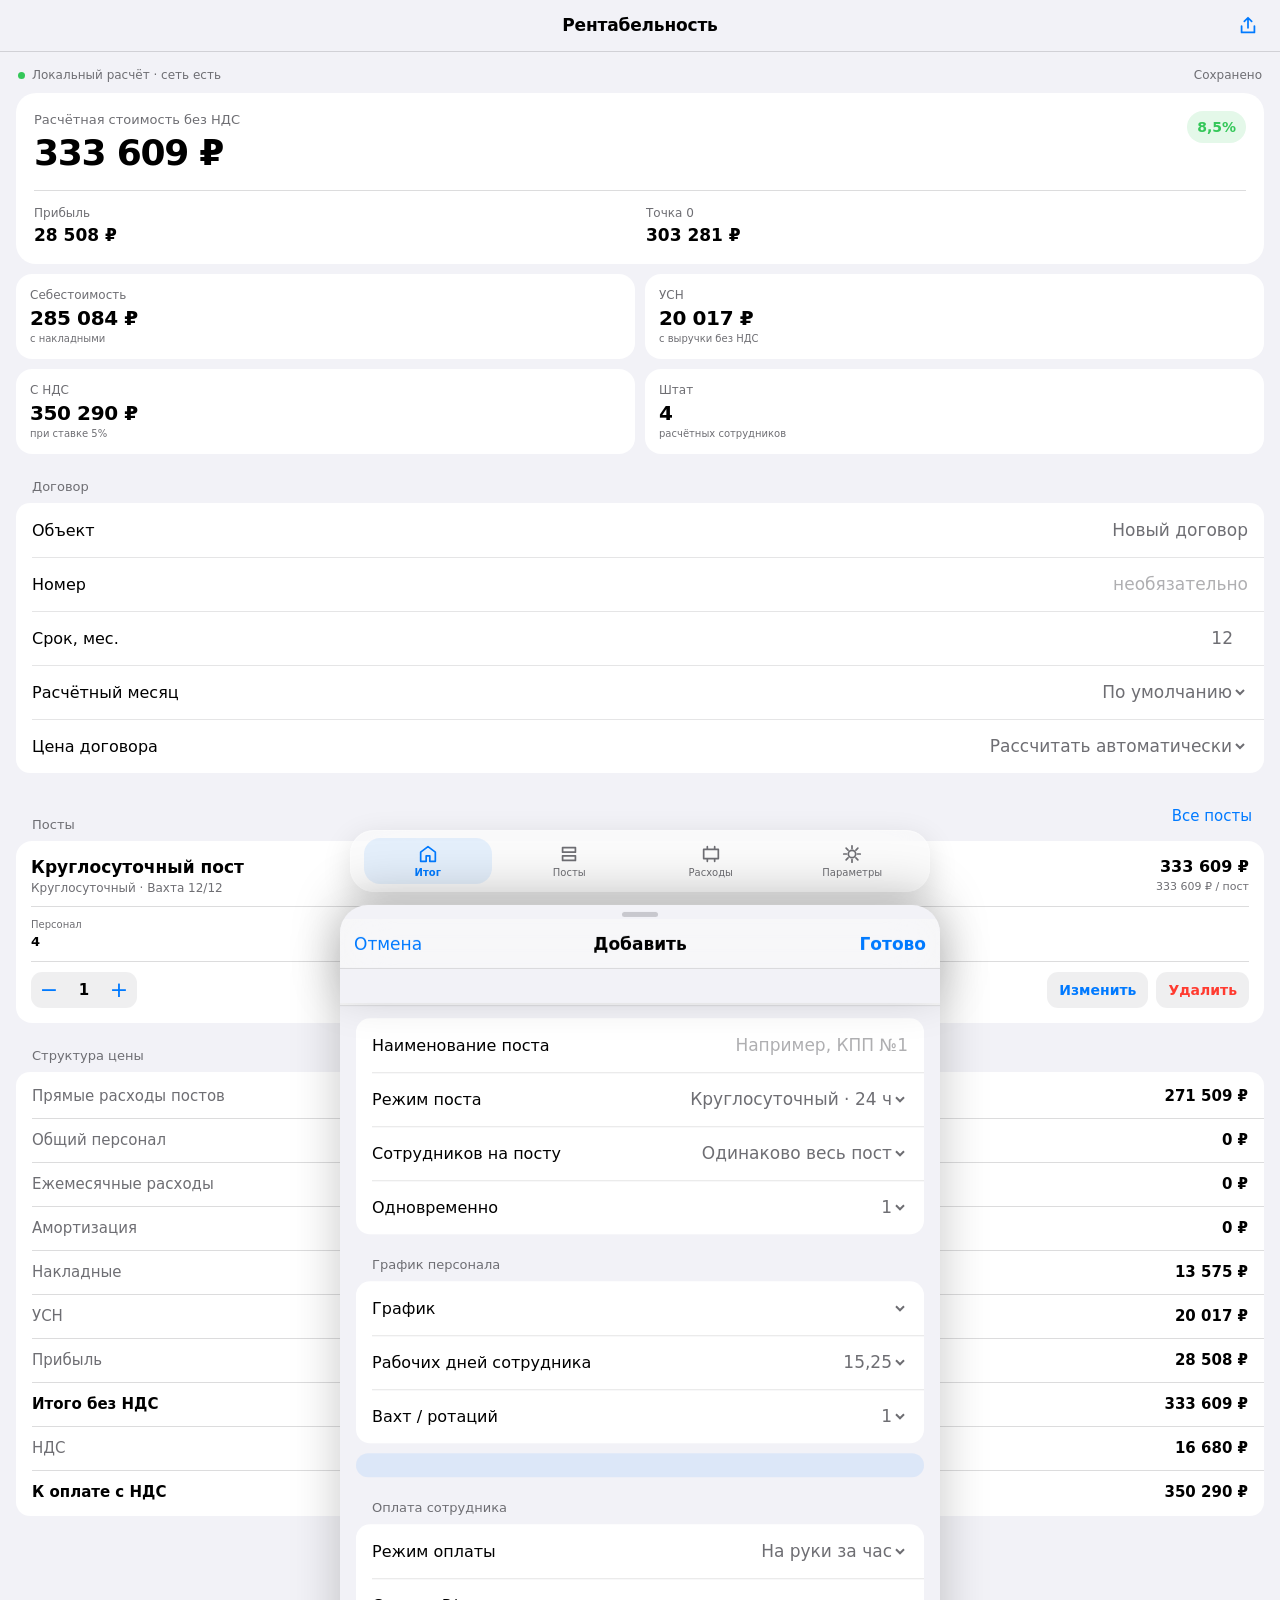
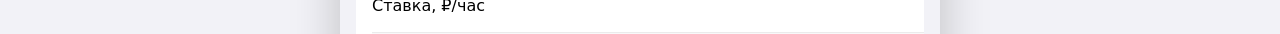
==== commit 626f269e: "Show app version in settings" ====
--- a/index.html
+++ b/index.html
@@ -147,6 +147,10 @@
             <button class="danger-button" id="btnReset">Сбросить локальные данные</button>
           </div></section>
 
+          <section class="group"><div class="group-title">О приложении</div><div class="form-card grouped">
+            <div class="field-row"><span>Версия</span><strong>1.0.1</strong></div>
+          </div></section>
+
           <section class="group"><div class="group-title">Методика</div><div class="form-card note-card">
             <p><b>1.</b> Каждый пост задаёт режим работы и расчётную потребность в персонале.</p>
             <p><b>2.</b> Себестоимость персонала учитывает официальный gross, доплату до целевой суммы «на руки», обратную комиссию агента, страховые взносы, НС/ПЗ и отпускной резерв.</p>
--- a/styles.css
+++ b/styles.css
@@ -1,41 +1,127 @@
 :root{
-  color-scheme:light dark;
-  --bg:#f5f5f7;--surface:rgba(255,255,255,.82);--surface-solid:#fff;--surface-2:#f0f0f3;
-  --text:#111114;--secondary:#6e6e73;--separator:rgba(60,60,67,.18);--accent:#007aff;
-  --green:#28a745;--red:#ff3b30;--orange:#ff9500;--shadow:0 12px 40px rgba(0,0,0,.08);
-  --radius:22px;--tabbar-height:78px;
+  color-scheme: light dark;
+  --bg:#f2f2f7;
+  --surface:#ffffff;
+  --surface-solid:#ffffff;
+  --surface-2:rgba(120,120,128,.12);
+  --text:#000000;
+  --secondary:#6e6e73;
+  --separator:rgba(60,60,67,.18);
+  --accent:#007aff;
+  --green:#34c759;
+  --red:#ff3b30;
+  --orange:#ff9500;
+  --nav-material:rgba(249,249,249,.72);
+  --tab-material:rgba(249,249,249,.70);
+  --radius:14px;
+  --tabbar-height:62px;
+  --shadow:0 10px 30px rgba(0,0,0,.06);
 }
-@media(prefers-color-scheme:dark){:root{--bg:#000;--surface:rgba(28,28,30,.82);--surface-solid:#1c1c1e;--surface-2:#2c2c2e;--text:#f5f5f7;--secondary:#98989d;--separator:rgba(84,84,88,.55);--shadow:0 12px 40px rgba(0,0,0,.35)}}
+@media(prefers-color-scheme:dark){
+  :root{
+    --bg:#000000;
+    --surface:#1c1c1e;
+    --surface-solid:#1c1c1e;
+    --surface-2:rgba(118,118,128,.24);
+    --text:#ffffff;
+    --secondary:#98989d;
+    --separator:rgba(84,84,88,.62);
+    --nav-material:rgba(22,22,23,.72);
+    --tab-material:rgba(28,28,30,.72);
+    --shadow:0 10px 34px rgba(0,0,0,.34);
+  }
+}
+
 *{box-sizing:border-box;-webkit-tap-highlight-color:transparent}
-html,body{margin:0;min-height:100%;background:var(--bg);color:var(--text);font-family:-apple-system,BlinkMacSystemFont,"SF Pro Text","SF Pro Display",system-ui,sans-serif}
-body{overscroll-behavior-y:none}
+html,body{margin:0;width:100%;max-width:100%;min-height:100%;overflow-x:clip;background:var(--bg);color:var(--text);font-family:-apple-system,BlinkMacSystemFont,"SF Pro Text","SF Pro Display",system-ui,sans-serif;-webkit-text-size-adjust:100%;text-rendering:optimizeLegibility}
+body{min-height:100dvh;overscroll-behavior-x:none}
 button,input,select{font:inherit;color:inherit}
-button{cursor:pointer}
-.app-shell{min-height:100dvh;padding-bottom:calc(var(--tabbar-height) + env(safe-area-inset-bottom))}
-.topbar{position:sticky;top:0;z-index:20;padding:calc(10px + env(safe-area-inset-top)) 18px 10px;display:flex;align-items:flex-end;justify-content:space-between;border-bottom:1px solid var(--separator)}
-.glass{background:color-mix(in srgb,var(--surface) 88%,transparent);backdrop-filter:saturate(180%) blur(24px);-webkit-backdrop-filter:saturate(180%) blur(24px)}
-.glass-strong{background:color-mix(in srgb,var(--surface-solid) 82%,transparent);backdrop-filter:blur(28px);-webkit-backdrop-filter:blur(28px)}
-.eyebrow{font-size:12px;color:var(--accent);font-weight:700;letter-spacing:.02em}
-h1{font-size:28px;line-height:1.05;margin:2px 0 0;letter-spacing:-.025em}
-h2{font-size:30px;margin:0 0 6px;letter-spacing:-.025em}
-.icon-button{width:44px;height:44px;border:0;border-radius:50%;display:grid;place-items:center;background:var(--surface-2);color:var(--accent)}
+button{cursor:pointer;touch-action:manipulation;-webkit-user-select:none;user-select:none}
+input,select{min-width:0}
+input{caret-color:var(--accent)}
+::selection{background:rgba(0,122,255,.22)}
+
+.app-shell,main,.screen,.content,.group,.form-card,.post-card,.list-card,.sheet-body,.field-row{width:100%;max-width:100%;min-width:0}
+.app-shell{min-height:100dvh;padding-bottom:calc(88px + env(safe-area-inset-bottom))}
+.screen{display:none;overflow-x:clip}.screen.active{display:block}
+.content{max-width:600px;margin:0 auto;padding:12px max(16px,env(safe-area-inset-right)) 30px max(16px,env(safe-area-inset-left));overflow-x:clip}
+
+/* iOS 27 navigation material */
+.topbar{position:sticky;top:0;z-index:40;height:calc(52px + env(safe-area-inset-top));padding:env(safe-area-inset-top) max(10px,env(safe-area-inset-right)) 0 max(10px,env(safe-area-inset-left));display:flex;align-items:center;justify-content:flex-end;border:0;border-bottom:.5px solid var(--separator);background:var(--nav-material);-webkit-backdrop-filter:saturate(180%) blur(26px);backdrop-filter:saturate(180%) blur(26px)}
+.topbar>div:first-child{position:absolute;left:50%;bottom:0;height:52px;transform:translateX(-50%);display:flex;align-items:center;max-width:65%;pointer-events:none}
+.eyebrow{display:none}
+h1{margin:0;font-size:17px;line-height:22px;font-weight:650;letter-spacing:-.01em;overflow:hidden;text-overflow:ellipsis;white-space:nowrap}
+h2{font-size:28px;line-height:34px;margin:0 0 6px;font-weight:700;letter-spacing:-.025em}
+.glass,.glass-strong{background:transparent;-webkit-backdrop-filter:none;backdrop-filter:none}
+.icon-button{width:44px;height:44px;border:0;border-radius:22px;display:grid;place-items:center;background:transparent;color:var(--accent);transition:background .12s ease,transform .12s ease}
+.icon-button:active{background:var(--surface-2);transform:scale(.96)}
 .icon-button svg{width:22px;height:22px;fill:none;stroke:currentColor;stroke-width:1.9;stroke-linecap:round;stroke-linejoin:round}
-.screen{display:none}.screen.active{display:block}.content{max-width:680px;margin:0 auto;padding:18px 16px 28px}
-.status-row{display:flex;align-items:center;gap:7px;color:var(--secondary);font-size:12px;margin-bottom:12px}.status-dot{width:7px;height:7px;border-radius:50%;background:var(--green)}.spacer{flex:1}.muted{color:var(--secondary)}
-.hero-card{border:1px solid var(--separator);border-radius:28px;padding:20px;box-shadow:var(--shadow)}.hero-top{display:flex;justify-content:space-between;align-items:flex-start;gap:12px}.caption{font-size:13px;color:var(--secondary)}.hero-value{font-size:38px;font-weight:750;letter-spacing:-.04em;margin-top:4px}.profit-pill{padding:8px 11px;border-radius:999px;background:rgba(40,167,69,.12);color:var(--green);font-weight:700;font-size:14px}.profit-pill.bad{background:rgba(255,59,48,.12);color:var(--red)}.hero-bottom{display:grid;grid-template-columns:1fr 1fr;gap:12px;margin-top:18px;padding-top:16px;border-top:1px solid var(--separator)}.hero-bottom div{display:flex;flex-direction:column;gap:4px}.hero-bottom span{font-size:12px;color:var(--secondary)}.hero-bottom strong{font-size:17px}
-.kpi-grid{display:grid;grid-template-columns:1fr 1fr;gap:10px;margin-top:12px}.kpi-card{min-width:0;background:var(--surface-solid);border:1px solid var(--separator);border-radius:20px;padding:14px}.kpi-card span,.kpi-card small{display:block;color:var(--secondary)}.kpi-card span{font-size:12px}.kpi-card strong{display:block;font-size:20px;letter-spacing:-.02em;margin:5px 0 2px}.kpi-card small{font-size:10px}
-.group{margin-top:24px}.group-title{font-size:13px;text-transform:uppercase;letter-spacing:.03em;color:var(--secondary);padding:0 12px 7px}.group-head{display:flex;align-items:center;justify-content:space-between}.text-button{border:0;background:transparent;color:var(--accent);padding:4px 10px;font-size:14px}
-.form-card{background:var(--surface-solid);border:1px solid var(--separator);border-radius:var(--radius);overflow:hidden}.grouped .field-row{min-height:50px;padding:8px 14px;display:flex;align-items:center;gap:14px;border-bottom:1px solid var(--separator)}.grouped .field-row:last-child{border-bottom:0}.field-row>span{font-size:15px;flex:1}.field-row input:not(.ios-switch),.field-row select{width:min(52%,260px);border:0;background:transparent;text-align:right;outline:none;color:var(--secondary);font-size:15px}.field-row select{appearance:auto}.hidden{display:none!important}
-.ios-switch{appearance:none;width:51px;height:31px;border-radius:999px;background:#d1d1d6;position:relative;transition:.2s;border:0;flex:0 0 auto}.ios-switch:before{content:"";position:absolute;width:27px;height:27px;top:2px;left:2px;border-radius:50%;background:#fff;box-shadow:0 1px 4px rgba(0,0,0,.28);transition:.2s}.ios-switch:checked{background:#34c759}.ios-switch:checked:before{transform:translateX(20px)}
-.stack{display:flex;flex-direction:column;gap:10px}.post-card,.list-card{background:var(--surface-solid);border:1px solid var(--separator);border-radius:20px;padding:14px}.post-card{display:grid;grid-template-columns:1fr auto;gap:10px}.post-card .name{font-size:17px;font-weight:650}.post-card .sub{font-size:12px;color:var(--secondary);margin-top:3px}.post-card .money{text-align:right;font-weight:700}.post-card .money small{display:block;color:var(--secondary);font-weight:400;margin-top:3px}.post-stats{grid-column:1/-1;display:grid;grid-template-columns:repeat(3,1fr);gap:7px;padding-top:10px;border-top:1px solid var(--separator)}.post-stats div{min-width:0}.post-stats span{display:block;font-size:10px;color:var(--secondary)}.post-stats strong{display:block;font-size:13px;margin-top:2px}.card-actions{grid-column:1/-1;display:flex;gap:8px}.mini-button{height:36px;border:0;border-radius:11px;padding:0 12px;background:var(--surface-2);color:var(--accent);font-weight:600}.mini-button.danger{color:var(--red)}
-.section-intro{padding:8px 4px 2px}.section-intro p{color:var(--secondary);font-size:14px;line-height:1.45;margin:0}
-.primary-button,.secondary-button,.danger-button{width:100%;min-height:50px;border-radius:16px;border:0;font-weight:650;font-size:16px;margin-top:12px}.primary-button{background:var(--accent);color:#fff}.secondary-button{background:var(--surface-solid);border:1px solid var(--separator);color:var(--accent)}.danger-button{background:var(--surface-solid);border:1px solid var(--separator);color:var(--red)}.button-stack{display:flex;flex-direction:column;gap:0}
-.list-card .list-head{display:flex;align-items:flex-start;justify-content:space-between;gap:12px}.list-card .list-title{font-weight:650}.list-card .list-sub{font-size:12px;color:var(--secondary);margin-top:4px}.list-card .list-value{font-weight:700;white-space:nowrap}.list-card .list-actions{display:flex;gap:6px;margin-top:12px}
-.breakdown{padding:4px 14px}.breakdown-row{display:flex;justify-content:space-between;gap:20px;padding:10px 0;border-bottom:1px solid var(--separator);font-size:14px}.breakdown-row:last-child{border-bottom:0}.breakdown-row span{color:var(--secondary)}.breakdown-row.total{font-weight:700}.breakdown-row.total span{color:var(--text)}
-.note-card{padding:14px}.note-card p{margin:0 0 10px;font-size:13px;line-height:1.45;color:var(--secondary)}.note-card p:last-child{margin-bottom:0}.note-card b{color:var(--text)}
-.tabbar{position:fixed;z-index:30;left:0;right:0;bottom:0;height:calc(var(--tabbar-height) + env(safe-area-inset-bottom));padding:7px max(10px,env(safe-area-inset-left)) env(safe-area-inset-bottom) max(10px,env(safe-area-inset-right));display:grid;grid-template-columns:repeat(4,1fr);border-top:1px solid var(--separator)}.tab{border:0;background:transparent;color:var(--secondary);display:flex;flex-direction:column;align-items:center;justify-content:center;gap:3px;min-height:58px;font-size:10px}.tab svg{width:23px;height:23px;fill:none;stroke:currentColor;stroke-width:1.8;stroke-linecap:round;stroke-linejoin:round}.tab.active{color:var(--accent)}
-.sheet-backdrop{position:fixed;inset:0;z-index:50;background:rgba(0,0,0,.28);backdrop-filter:blur(2px);-webkit-backdrop-filter:blur(2px)}.bottom-sheet{position:fixed;z-index:60;left:50%;bottom:0;transform:translate(-50%,105%);width:min(100%,680px);max-height:94dvh;background:var(--bg);border-radius:28px 28px 0 0;box-shadow:0 -16px 60px rgba(0,0,0,.22);transition:transform .28s cubic-bezier(.2,.8,.2,1);padding-bottom:env(safe-area-inset-bottom);overflow:hidden}.bottom-sheet.open{transform:translate(-50%,0)}.bottom-sheet.compact{max-height:78dvh}.sheet-handle{width:38px;height:5px;border-radius:99px;background:var(--separator);margin:8px auto 3px}.sheet-header{height:48px;display:grid;grid-template-columns:90px 1fr 90px;align-items:center;border-bottom:1px solid var(--separator);padding:0 6px}.sheet-header strong{text-align:center}.sheet-action{border:0;background:transparent;color:var(--accent);height:44px}.sheet-action:first-child{text-align:left}.sheet-action:last-child{text-align:right}.sheet-action.primary{font-weight:700}.sheet-body{overflow:auto;max-height:calc(94dvh - 64px);padding:12px 16px 24px}.sheet-section-title{font-size:12px;text-transform:uppercase;color:var(--secondary);padding:18px 12px 7px}.live-calc{background:rgba(0,122,255,.08);border:1px solid rgba(0,122,255,.18);color:var(--accent);border-radius:16px;padding:12px 14px;margin-top:10px;font-size:13px;line-height:1.4}
-.toast{position:fixed;z-index:100;left:50%;bottom:calc(var(--tabbar-height) + env(safe-area-inset-bottom) + 16px);transform:translate(-50%,20px);opacity:0;pointer-events:none;background:rgba(30,30,30,.9);color:#fff;padding:10px 14px;border-radius:999px;font-size:13px;transition:.2s;white-space:nowrap;max-width:90vw;overflow:hidden;text-overflow:ellipsis}.toast.show{opacity:1;transform:translate(-50%,0)}
+
+.status-row{display:flex;align-items:center;gap:7px;color:var(--secondary);font-size:12px;line-height:16px;margin:3px 2px 10px}.status-dot{width:7px;height:7px;border-radius:50%;background:var(--green)}.spacer{flex:1}.muted{color:var(--secondary)}
+
+/* Dashboard content can be custom, controls remain system-like */
+.hero-card{background:var(--surface-solid);border:0;border-radius:20px;padding:18px;box-shadow:none;overflow:hidden}
+.hero-top{display:flex;justify-content:space-between;align-items:flex-start;gap:12px}.caption{font-size:13px;line-height:18px;color:var(--secondary)}.hero-value{font-size:36px;line-height:42px;font-weight:700;letter-spacing:-.035em;margin-top:3px;font-variant-numeric:tabular-nums}.profit-pill{padding:6px 10px;border-radius:999px;background:rgba(52,199,89,.13);color:var(--green);font-weight:650;font-size:14px;line-height:20px;white-space:nowrap}.profit-pill.bad{background:rgba(255,59,48,.13);color:var(--red)}
+.hero-bottom{display:grid;grid-template-columns:1fr 1fr;gap:12px;margin-top:16px;padding-top:14px;border-top:.5px solid var(--separator)}.hero-bottom div{display:flex;flex-direction:column;gap:3px}.hero-bottom span{font-size:12px;line-height:16px;color:var(--secondary)}.hero-bottom strong{font-size:17px;line-height:22px;font-weight:650;font-variant-numeric:tabular-nums}
+.kpi-grid{display:grid;grid-template-columns:1fr 1fr;gap:10px;margin-top:10px}.kpi-card{min-width:0;background:var(--surface-solid);border:0;border-radius:16px;padding:13px 14px}.kpi-card span,.kpi-card small{display:block;color:var(--secondary)}.kpi-card span{font-size:12px;line-height:16px}.kpi-card strong{display:block;font-size:20px;line-height:25px;font-weight:650;letter-spacing:-.02em;margin:3px 0 1px;font-variant-numeric:tabular-nums;overflow:hidden;text-overflow:ellipsis}.kpi-card small{font-size:10px;line-height:14px}
+
+.group{margin-top:24px}.group-title{font-size:13px;line-height:18px;font-weight:400;color:var(--secondary);padding:0 16px 7px;text-transform:none;letter-spacing:0}.group-head{display:flex;align-items:flex-end;justify-content:space-between;gap:8px}.group-head .group-title{flex:1}.text-button{min-height:44px;border:0;background:transparent;color:var(--accent);padding:0 12px 7px;font-size:15px;line-height:20px}.text-button:active{opacity:.55}
+
+/* Inset grouped lists, like native iOS Settings/Form */
+.form-card{background:var(--surface-solid);border:0;border-radius:var(--radius);overflow:hidden}
+.grouped .field-row{position:relative;min-height:54px;padding:8px 16px;display:grid;grid-template-columns:minmax(0,1fr) minmax(112px,52%);align-items:center;gap:12px;border:0}
+.grouped .field-row:not(:last-child)::after{content:"";position:absolute;left:16px;right:0;bottom:0;height:.5px;background:var(--separator);transform:scaleY(.75);transform-origin:bottom}
+.field-row>span{min-width:0;font-size:16px;line-height:21px;overflow-wrap:anywhere}
+.field-row input:not(.ios-switch),.field-row select{width:100% !important;min-width:0 !important;max-width:100% !important;height:38px;border:0;background:transparent;text-align:right;outline:none;color:var(--secondary);font-size:17px;line-height:22px;padding:0;overflow:hidden;text-overflow:ellipsis;white-space:nowrap}
+.field-row input::placeholder{color:var(--secondary);opacity:.55}
+.field-row select{-webkit-appearance:auto;appearance:auto;text-align-last:right;background:transparent}
+.field-row input:focus,.field-row select:focus{color:var(--text)}
+.hidden{display:none!important}
+
+/* Safari/WebKit native switch when `switch` is supported. Fallback keeps the iOS geometry. */
+.ios-switch{justify-self:end;appearance:none;-webkit-appearance:none;width:51px;height:31px;border:0;border-radius:999px;background:#e9e9eb;position:relative;transition:background .18s ease;flex:0 0 auto;padding:0}
+.ios-switch::before{content:"";position:absolute;width:27px;height:27px;top:2px;left:2px;border-radius:50%;background:#fff;box-shadow:0 1px 3px rgba(0,0,0,.28);transition:transform .18s cubic-bezier(.4,0,.2,1)}
+.ios-switch:checked{background:var(--green)}.ios-switch:checked::before{transform:translateX(20px)}
+input[type="checkbox"][switch].ios-switch{-webkit-appearance:auto;appearance:auto;width:auto;height:auto;background:initial;box-shadow:none}
+input[type="checkbox"][switch].ios-switch::before{content:none}
+
+.stack{display:flex;flex-direction:column;gap:10px}
+.post-card,.list-card{background:var(--surface-solid);border:0;border-radius:16px;padding:15px;min-width:0;overflow:hidden}
+.post-card{display:grid;grid-template-columns:minmax(0,1fr) auto;gap:10px}.post-card>div{min-width:0}.post-card .name{font-size:17px;line-height:22px;font-weight:650;overflow:hidden;text-overflow:ellipsis;white-space:nowrap}.post-card .sub{font-size:12px;line-height:16px;color:var(--secondary);margin-top:2px;overflow:hidden;text-overflow:ellipsis;white-space:nowrap}.post-card .money{text-align:right;font-size:16px;line-height:21px;font-weight:650;white-space:nowrap;font-variant-numeric:tabular-nums}.post-card .money small{display:block;color:var(--secondary);font-size:11px;line-height:15px;font-weight:400;margin-top:2px}
+.post-stats{grid-column:1/-1;display:grid;grid-template-columns:repeat(3,minmax(0,1fr));gap:8px;padding-top:11px;border-top:.5px solid var(--separator)}.post-stats span{display:block;font-size:10px;line-height:14px;color:var(--secondary)}.post-stats strong{display:block;font-size:13px;line-height:18px;font-weight:600;margin-top:1px;overflow:hidden;text-overflow:ellipsis;font-variant-numeric:tabular-nums}
+.card-footer{grid-column:1/-1;display:flex !important;align-items:center;justify-content:space-between;gap:10px;padding-top:11px;border-top:.5px solid var(--separator);min-width:0}
+.card-footer .card-actions{grid-column:auto !important;padding:0 !important;border:0 !important;flex:0 1 auto;min-width:0}
+.card-actions,.list-actions{display:flex;gap:8px;flex-wrap:wrap}.mini-button{min-height:36px;border:0;border-radius:11px;padding:0 12px;background:var(--surface-2);color:var(--accent);font-size:14px;font-weight:600}.mini-button:active{background:rgba(120,120,128,.22)}.mini-button.danger{color:var(--red)}
+.qty-stepper{display:grid !important;grid-template-columns:36px 34px 36px !important;align-items:center;height:36px !important;border-radius:11px !important;background:var(--surface-2) !important;overflow:hidden;flex:0 0 auto}.qty-stepper button{width:36px !important;height:36px !important;border:0;background:transparent !important;color:var(--accent) !important;font-size:22px !important;line-height:36px;padding:0}.qty-stepper button:active{background:rgba(120,120,128,.16) !important}.qty-stepper span{text-align:center;font-size:15px;font-weight:650;font-variant-numeric:tabular-nums}
+
+.section-intro{padding:4px 3px 2px}.section-intro p{color:var(--secondary);font-size:14px;line-height:20px;margin:0}
+.primary-button,.secondary-button,.danger-button{width:100%;min-height:50px;border-radius:14px;border:0;font-weight:650;font-size:17px;line-height:22px;margin-top:12px;padding:10px 16px}.primary-button{background:var(--accent);color:#fff}.primary-button:active{opacity:.72}.secondary-button{background:var(--surface-solid);color:var(--accent)}.danger-button{background:var(--surface-solid);color:var(--red)}.secondary-button:active,.danger-button:active{background:var(--surface-2)}.button-stack{display:flex;flex-direction:column;gap:0}
+
+.list-card .list-head{display:flex;align-items:flex-start;justify-content:space-between;gap:12px}.list-card .list-title{font-size:16px;line-height:21px;font-weight:650}.list-card .list-sub{font-size:12px;line-height:16px;color:var(--secondary);margin-top:3px}.list-card .list-value{font-size:15px;line-height:20px;font-weight:650;white-space:nowrap;font-variant-numeric:tabular-nums}.list-card .list-actions{display:flex;gap:6px;margin-top:12px}
+.breakdown{padding:2px 16px}.breakdown-row{position:relative;display:flex;justify-content:space-between;align-items:center;gap:20px;min-height:44px;padding:8px 0;font-size:15px;line-height:20px}.breakdown-row:not(:last-child)::after{content:"";position:absolute;left:0;right:-16px;bottom:0;height:.5px;background:var(--separator)}.breakdown-row span{color:var(--secondary)}.breakdown-row strong{font-variant-numeric:tabular-nums}.breakdown-row.total{font-weight:650}.breakdown-row.total span{color:var(--text)}
+.note-card{padding:14px 16px}.note-card p{margin:0 0 9px;font-size:13px;line-height:19px;color:var(--secondary)}.note-card p:last-child{margin-bottom:0}.note-card b{color:var(--text)}
+
+/* iOS 27 floating Liquid Glass tab bar: glass only on the control layer. */
+.tabbar{position:fixed;z-index:50;left:50%;right:auto;bottom:max(8px,env(safe-area-inset-bottom));transform:translateX(-50%);width:min(calc(100% - 20px),580px);height:var(--tabbar-height);padding:5px 6px;display:grid;grid-template-columns:repeat(4,minmax(0,1fr));border:.5px solid rgba(255,255,255,.28);border-radius:24px;background:var(--tab-material);-webkit-backdrop-filter:saturate(180%) blur(30px);backdrop-filter:saturate(180%) blur(30px);box-shadow:0 8px 30px rgba(0,0,0,.12)}
+@media(prefers-color-scheme:dark){.tabbar{border-color:rgba(255,255,255,.10);box-shadow:0 8px 36px rgba(0,0,0,.42)}}
+.tab{position:relative;border:0;background:transparent;color:var(--secondary);display:flex;flex-direction:column;align-items:center;justify-content:center;gap:1px;min-width:0;min-height:50px;border-radius:18px;font-size:10px;line-height:13px;font-weight:500;padding:2px 3px;transition:color .15s ease,background .15s ease,transform .12s ease}.tab:active{transform:scale(.95);background:var(--surface-2)}.tab svg{width:22px;height:22px;fill:none;stroke:currentColor;stroke-width:1.85;stroke-linecap:round;stroke-linejoin:round}.tab.active{color:var(--accent);font-weight:600}.tab.active::before{content:"";position:absolute;inset:2px 7px;border-radius:16px;background:rgba(0,122,255,.09);z-index:-1}
+
+/* Native sheet geometry, safe areas, keyboard-friendly dvh */
+.sheet-backdrop{position:fixed;inset:0;z-index:70;background:rgba(0,0,0,.30);-webkit-backdrop-filter:blur(3px);backdrop-filter:blur(3px)}
+.bottom-sheet{position:fixed;z-index:80;left:50%;bottom:0;transform:translate(-50%,105%);width:min(100%,600px);max-width:100%;max-height:94dvh;background:var(--bg);border-radius:28px 28px 0 0;box-shadow:0 -12px 50px rgba(0,0,0,.22);transition:transform .32s cubic-bezier(.2,.8,.2,1);padding-bottom:env(safe-area-inset-bottom);overflow:hidden;overscroll-behavior:contain}.bottom-sheet.open{transform:translate(-50%,0)}.bottom-sheet.compact{max-height:80dvh}.sheet-handle{width:36px;height:5px;border-radius:999px;background:rgba(120,120,128,.35);margin:7px auto 2px}.sheet-header{height:50px;display:grid;grid-template-columns:90px minmax(0,1fr) 90px;align-items:center;border-bottom:.5px solid var(--separator);padding:0 6px;background:var(--nav-material);-webkit-backdrop-filter:saturate(180%) blur(24px);backdrop-filter:saturate(180%) blur(24px)}.sheet-header strong{text-align:center;font-size:17px;line-height:22px;font-weight:650;overflow:hidden;text-overflow:ellipsis;white-space:nowrap}.sheet-action{border:0;background:transparent;color:var(--accent);height:44px;font-size:17px;padding:0 8px}.sheet-action:first-child{text-align:left}.sheet-action:last-child{text-align:right}.sheet-action.primary{font-weight:650}.sheet-action:active{opacity:.5}.sheet-body{overflow:auto;max-height:calc(94dvh - 64px);padding:12px max(16px,env(safe-area-inset-right)) calc(22px + env(safe-area-inset-bottom)) max(16px,env(safe-area-inset-left));-webkit-overflow-scrolling:touch;overscroll-behavior:contain}.sheet-section-title{font-size:13px;line-height:18px;color:var(--secondary);padding:22px 16px 7px;text-transform:none;letter-spacing:0}.live-calc{background:rgba(0,122,255,.09);border:0;color:var(--accent);border-radius:14px;padding:12px 14px;margin-top:10px;font-size:13px;line-height:19px}
+
+.toast{position:fixed;z-index:110;left:50%;bottom:calc(82px + env(safe-area-inset-bottom));transform:translate(-50%,14px);opacity:0;pointer-events:none;background:rgba(30,30,30,.88);-webkit-backdrop-filter:blur(16px);backdrop-filter:blur(16px);color:#fff;padding:9px 13px;border-radius:999px;font-size:13px;line-height:18px;transition:.18s;white-space:nowrap;max-width:calc(100vw - 32px);overflow:hidden;text-overflow:ellipsis}.toast.show{opacity:1;transform:translate(-50%,0)}
 .warning{color:var(--orange)!important}.bad-text{color:var(--red)!important}.good-text{color:var(--green)!important}
-@media(min-width:700px){.topbar{padding-left:calc((100% - 680px)/2 + 16px);padding-right:calc((100% - 680px)/2 + 16px)}.tabbar{left:50%;right:auto;width:680px;transform:translateX(-50%);border:1px solid var(--separator);border-bottom:0;border-radius:26px 26px 0 0}}
+
+/* Prevent the old runtime compatibility layer from making the UI wider than iPhone. */
+html,body,.app-shell,main,.screen,.content{width:100%!important;max-width:100%!important;overflow-x:clip!important}.content{padding-left:max(16px,env(safe-area-inset-left))!important;padding-right:max(16px,env(safe-area-inset-right))!important}.form-card,.post-card,.list-card,.bottom-sheet,.sheet-body,.group,.field-row{max-width:100%!important;min-width:0!important}.field-row>span{min-width:0!important}.field-row input:not(.ios-switch),.field-row select{min-width:0!important;max-width:100%!important}.post-card>div{min-width:0!important}
+
+@media(max-width:390px){
+  .content{padding-left:max(12px,env(safe-area-inset-left))!important;padding-right:max(12px,env(safe-area-inset-right))!important}
+  .grouped .field-row{grid-template-columns:minmax(0,1fr) minmax(104px,50%);padding-left:14px;padding-right:14px;gap:9px}
+  .grouped .field-row:not(:last-child)::after{left:14px}
+  .field-row>span{font-size:15px}.field-row input:not(.ios-switch),.field-row select{font-size:16px}.mini-button{padding:0 9px}.card-footer{gap:6px}.hero-value{font-size:33px}
+}
+
 @media(prefers-reduced-motion:reduce){*{scroll-behavior:auto!important;transition:none!important;animation:none!important}}
+@media(prefers-contrast:more){:root{--separator:rgba(60,60,67,.42)}@media(prefers-color-scheme:dark){:root{--separator:rgba(235,235,245,.40)}}.tabbar{border-color:var(--separator)}.form-card,.post-card,.list-card,.hero-card,.kpi-card{outline:.5px solid var(--separator)}}
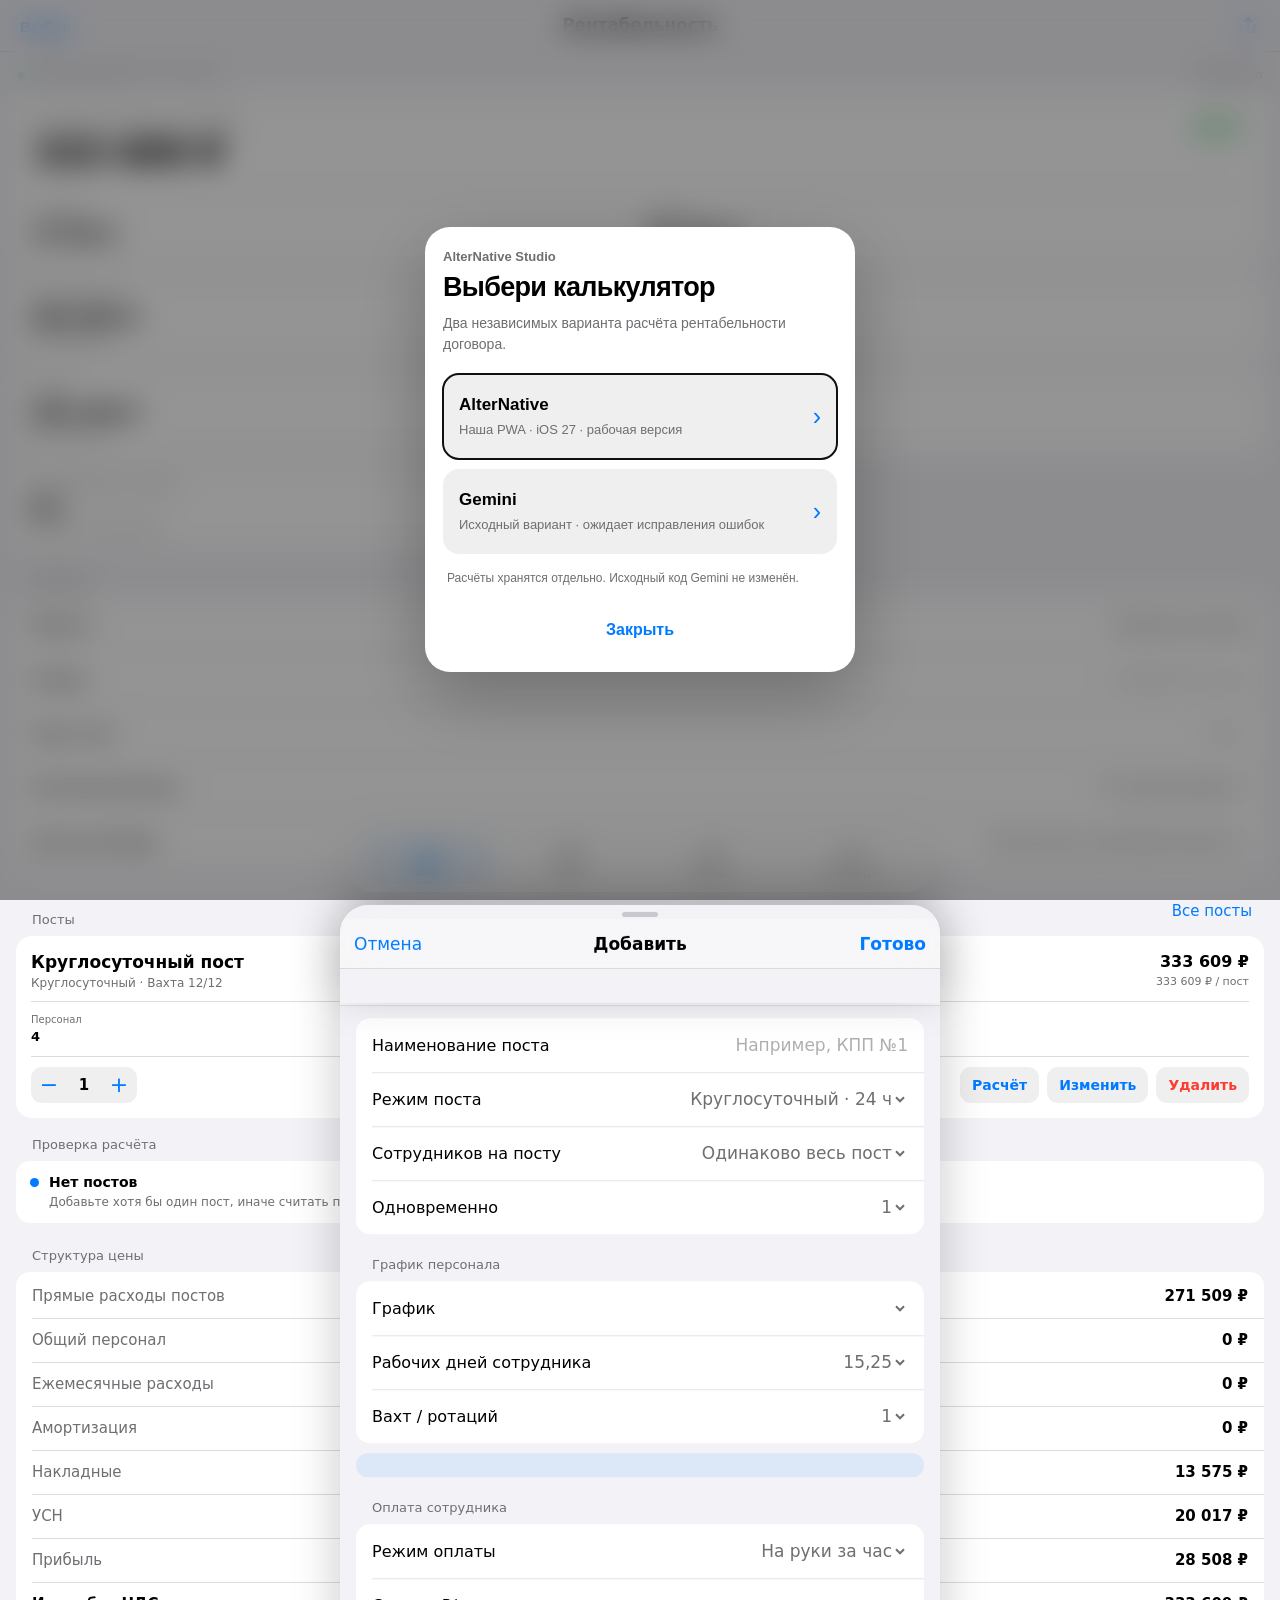
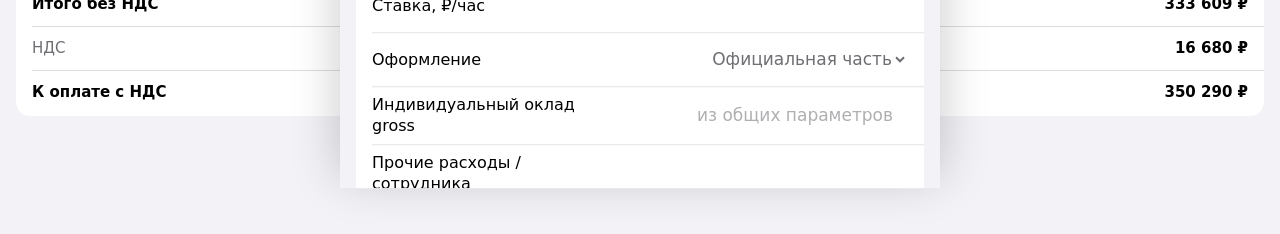
==== commit 8c30e676: "Add iOS calculator chooser on first launch and from navigation" ====
--- a/index.html
+++ b/index.html
@@ -14,6 +14,7 @@
   <link rel="apple-touch-icon" href="./icons/icon-180.png" />
   <link rel="icon" href="./icons/icon-192.png" />
   <link rel="stylesheet" href="./styles.css?v=103" />
+  <link rel="stylesheet" href="./chooser.css?v=120" />
 </head>
 <body>
   <div class="app-shell">
@@ -223,5 +224,6 @@
 
   <div class="toast" id="toast" role="status" aria-live="polite"></div>
   <script src="./app.js?v=103"></script>
+  <script src="./chooser.js?v=120"></script>
 </body>
 </html>
--- a/chooser.css
+++ b/chooser.css
@@ -0,0 +1,17 @@
+/* AlterNative calculator selector, isolated from calculator styling */
+.an-picker-trigger{position:absolute;left:max(10px,env(safe-area-inset-left));top:calc(env(safe-area-inset-top) + 4px);height:44px;min-width:70px;padding:0 10px;border:0;border-radius:12px;background:transparent;color:var(--accent,#007aff);font:600 15px -apple-system,BlinkMacSystemFont,sans-serif;z-index:2}
+.an-picker-trigger:active{background:var(--surface-2,rgba(120,120,128,.15))}
+.an-picker-cover{position:fixed;inset:0;z-index:500;display:grid;place-items:center;overflow:auto;padding:calc(22px + env(safe-area-inset-top)) max(18px,env(safe-area-inset-left)) calc(24px + env(safe-area-inset-bottom));background:rgba(0,0,0,.42);-webkit-backdrop-filter:blur(15px);backdrop-filter:blur(15px)}
+.an-picker-cover[hidden]{display:none!important}
+.an-picker-panel{width:min(100%,430px);max-height:100%;overflow-y:auto;padding:22px 18px 18px;border-radius:25px;background:var(--surface-solid,#fff);color:var(--text,#111);box-shadow:0 25px 70px rgba(0,0,0,.25);font-family:-apple-system,BlinkMacSystemFont,sans-serif}
+.an-picker-kicker{font-size:13px;font-weight:700;color:var(--secondary,#777);margin:0 0 7px}
+.an-picker-title{font-size:27px;line-height:32px;font-weight:750;letter-spacing:-.025em;margin:0 0 10px}
+.an-picker-intro{font-size:14px;line-height:21px;color:var(--secondary,#777);margin:0 0 19px}
+.an-picker-option{width:100%;display:flex;align-items:center;justify-content:space-between;gap:14px;padding:16px;border:0;border-radius:16px;background:var(--surface-2,rgba(120,120,128,.12));color:var(--text,#111);text-decoration:none;text-align:left;min-height:85px;margin-bottom:10px}
+.an-picker-option:active{opacity:.72}
+.an-picker-option strong{display:block;font-size:17px;line-height:22px}
+.an-picker-option small{display:block;color:var(--secondary,#777);font-size:13px;line-height:19px;margin-top:4px}
+.an-picker-chevron{font-size:25px;color:var(--accent,#007aff);flex:none}
+.an-picker-disclaimer{font-size:12px;line-height:18px;color:var(--secondary,#777);padding:3px 4px 7px}
+.an-picker-cancel{width:100%;min-height:48px;border:0;background:transparent;color:var(--accent,#007aff);font:600 16px -apple-system,sans-serif;border-radius:12px}
+@media(prefers-reduced-motion:reduce){.an-picker-cover{-webkit-backdrop-filter:none;backdrop-filter:none}}
